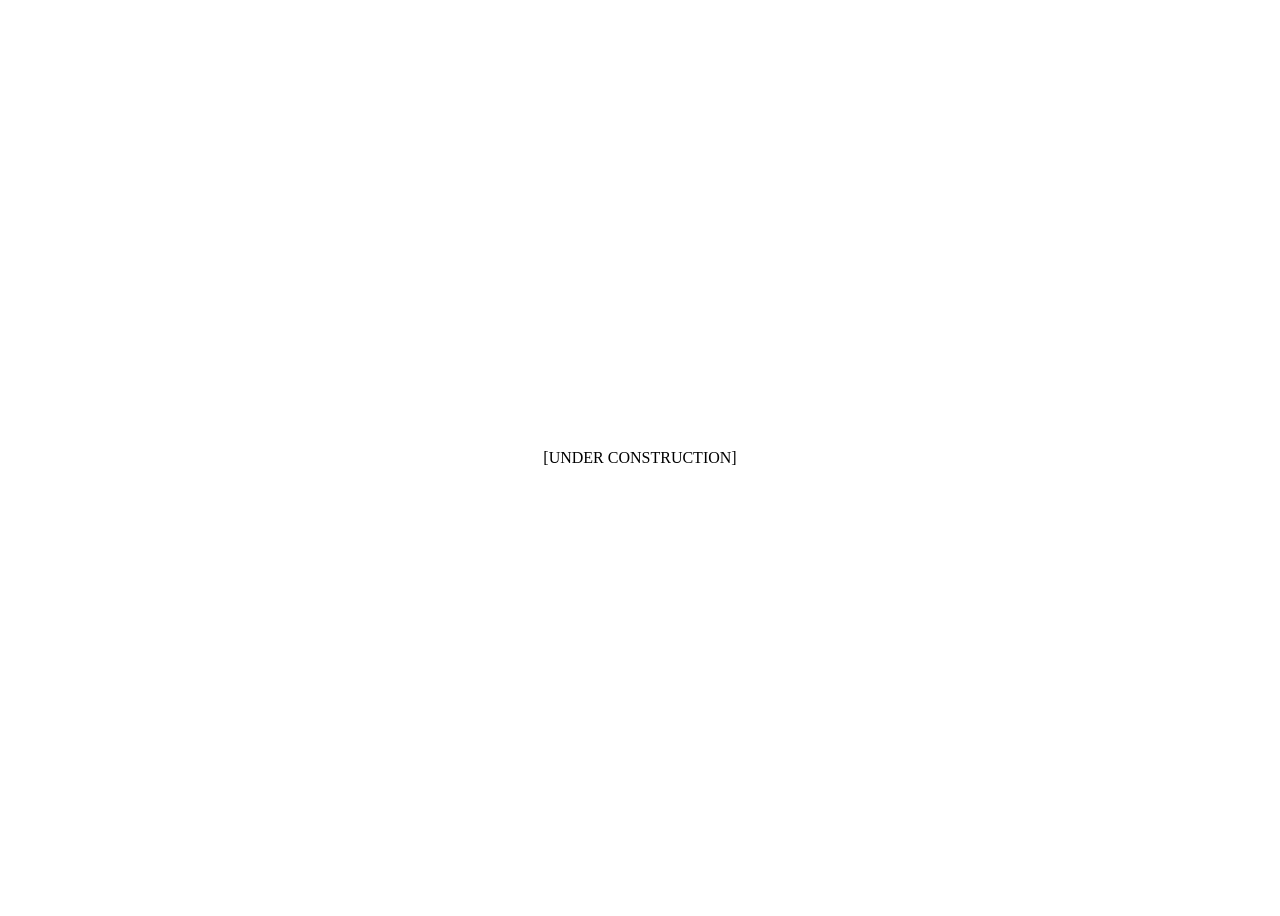
==== index.html @ a5cc533c "Created index.html" ====
<!DOCTYPE html>
<html>
<head>
  <title>Dan Knowlton</title>
</head>
<body>
 <div class="center">
  [UNDER CONSTRUCTION]
</div>

<style>
  .center {
    display: flex;
    justify-content: center;
    align-items: center;
    height: 100vh;
  }
</style>
</body>
</html>
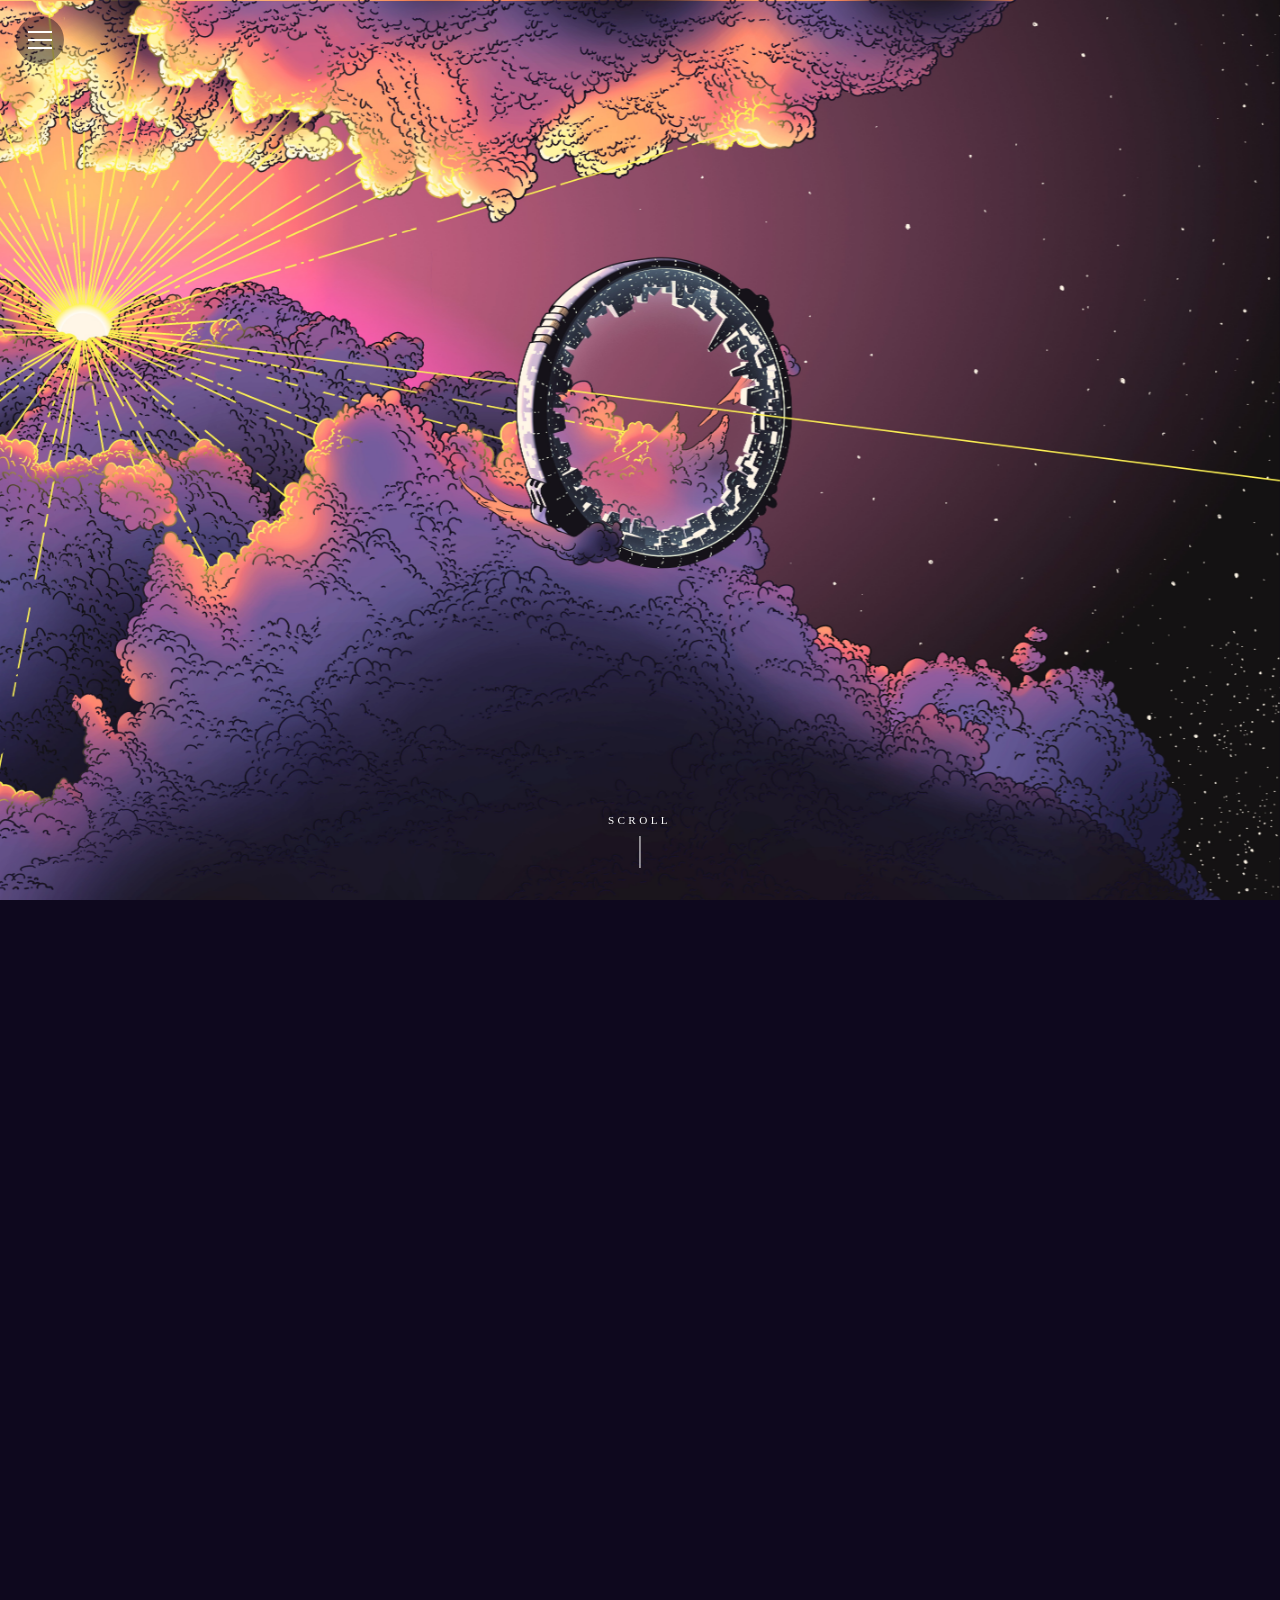
==== commit 0ea03a55: "Add files via upload" ====
--- a/index.html
+++ b/index.html
@@ -1,20 +1,55 @@
 <!DOCTYPE html>
-<html>
+<html lang="en">
 <head>
-  <title>Dan Knowlton</title>
+  <meta charset="UTF-8">
+  <meta name="viewport" content="width=device-width, initial-scale=1">
+  <title>Daniel Knowlton</title>
+  <meta name="description" content="Daniel Knowlton, writer. A novel in progress.">
+  <link rel="canonical" href="https://danielknowlton.com/">
+
+  <meta property="og:title" content="Daniel Knowlton">
+  <meta property="og:description" content="A novel in progress.">
+  <meta property="og:type" content="website">
+  <meta property="og:url" content="https://danielknowlton.com/">
+
+  <link rel="stylesheet" href="style.css">
 </head>
-<body>
- <div class="center">
-  [UNDER CONSTRUCTION]
-</div>
+<body class="home">
 
-<style>
-  .center {
-    display: flex;
-    justify-content: center;
-    align-items: center;
-    height: 100vh;
-  }
-</style>
+  <!-- Menu button (top left) -->
+  <button class="menu-toggle" type="button" aria-label="Open menu" aria-expanded="false" aria-controls="site-menu">
+    <span></span>
+    <span></span>
+    <span></span>
+  </button>
+
+  <!-- Sidebar menu -->
+  <nav class="sidebar" id="site-menu" aria-label="Main menu">
+    <ul>
+      <li><a href="index.html" aria-current="page">Home</a></li>
+      <li><a href="writings.html">Writings</a></li>
+      <li><a href="about.html">About</a></li>
+      <li><a href="contact.html">Contact</a></li>
+    </ul>
+  </nav>
+  <div class="menu-overlay"></div>
+
+  <!-- Static background image -->
+  <div class="bg" aria-hidden="true"></div>
+
+  <!-- Dims the artwork slightly while the paragraph is showing -->
+  <div class="shade" aria-hidden="true"></div>
+
+  <!-- First line of text: fades in, then fades out as you scroll -->
+  <p class="tagline">We have all bred such brave little gods within our red, beating hearts.</p>
+
+  <!-- Paragraph about the novel: fades in after the first line, then stays -->
+  <p class="synopsis"><em>Brave Little Gods</em> is a literary science fiction novel-in-progress about a long, generational journey from this world to the next. On board The Ring, the middle generations have no experience of Earth and won't live to see their destination, but against all odds, they build a home and life that is all their own. Along the way, they face death, commune with ghosts, birth new life, and redefine what humanity looks like when it's free from the earth and must survive in the lifeless black.</p>
+  <div class="scroll-cue" aria-hidden="true">Scroll</div>
+
+  <!-- Empty space that gives the page something to scroll through -->
+  <main class="scroll-space"></main>
+
+  <script src="script.js"></script>
 </body>
 </html>
--- a/style.css
+++ b/style.css
@@ -0,0 +1,364 @@
+/* ---------- Basics ---------- */
+
+:root {
+  --text-color: #ffffff;
+  --menu-bg: rgba(14, 8, 30, 0.94);
+  --accent: #ffd36b; /* warm yellow pulled from the sun in the artwork */
+  --font: Georgia, "Times New Roman", serif;
+}
+
+* {
+  box-sizing: border-box;
+}
+
+html,
+body {
+  margin: 0;
+}
+
+body {
+  font-family: var(--font);
+  color: var(--text-color);
+  background-color: #0e081e;
+}
+
+/* ---------- Background (stays put while the page scrolls) ---------- */
+
+.bg {
+  position: fixed;
+  inset: 0;
+  z-index: 0;
+  background-image: url("images/background.jpg");
+  background-size: cover;
+  background-position: 50% 50%;
+  background-repeat: no-repeat;
+}
+
+/* Home page: a tall empty area so there is room to scroll */
+.scroll-space {
+  height: 500vh;
+}
+
+/* Darkens the artwork a little while the paragraph is showing */
+.shade {
+  position: fixed;
+  inset: 0;
+  z-index: 0;
+  background: rgba(14, 8, 30, 0.72);
+  opacity: 0;
+  pointer-events: none;
+}
+
+/* Paragraph about the novel */
+.synopsis {
+  position: fixed;
+  top: 50%;
+  left: 50%;
+  z-index: 1;
+  width: min(90vw, 42rem);
+  margin: 0;
+  transform: translate(-50%, -50%);
+  text-align: center;
+  font-size: clamp(1rem, 2vw, 1.3rem);
+  line-height: 1.85;
+  text-shadow: 0 1px 8px rgba(0, 0, 0, 0.7);
+  opacity: 0;
+}
+
+/* ---------- Tagline ---------- */
+
+.tagline {
+  position: fixed;
+  left: 50%;
+  bottom: 12vh;
+  z-index: 1;
+  width: min(90vw, 60rem);
+  margin: 0;
+  transform: translateX(-50%);
+  text-align: center;
+  text-transform: uppercase;
+  letter-spacing: 0.15em;
+  line-height: 1.8;
+  font-size: clamp(0.85rem, 1.7vw, 1.3rem);
+  text-shadow: 0 1px 8px rgba(0, 0, 0, 0.7);
+  pointer-events: none;
+}
+
+/* Small "Scroll" hint so visitors know there is more to see */
+.scroll-cue {
+  position: fixed;
+  left: 50%;
+  bottom: 2rem;
+  z-index: 1;
+  transform: translateX(-50%);
+  text-transform: uppercase;
+  letter-spacing: 0.3em;
+  font-size: 0.7rem;
+  text-shadow: 0 1px 6px rgba(0, 0, 0, 0.7);
+  pointer-events: none;
+}
+
+.scroll-cue::after {
+  content: "";
+  display: block;
+  width: 1px;
+  height: 2rem;
+  margin: 0.6rem auto 0;
+  background: var(--text-color);
+  animation: cue-pulse 2s ease-in-out infinite;
+}
+
+@keyframes cue-pulse {
+  0%, 100% { opacity: 0.2; transform: scaleY(0.5); transform-origin: top; }
+  50%      { opacity: 1;   transform: scaleY(1);   transform-origin: top; }
+}
+
+/* ---------- Hamburger button ---------- */
+
+.menu-toggle {
+  position: fixed;
+  top: 1rem;
+  left: 1rem;
+  z-index: 30;
+  width: 3rem;
+  height: 3rem;
+  padding: 0;
+  display: flex;
+  flex-direction: column;
+  align-items: center;
+  justify-content: center;
+  gap: 6px;
+  border: 0;
+  border-radius: 50%;
+  background: rgba(14, 8, 30, 0.45); /* keeps the bars visible on bright clouds */
+  cursor: pointer;
+}
+
+.menu-toggle span {
+  display: block;
+  width: 1.5rem;
+  height: 2px;
+  background: var(--text-color);
+  transition: transform 0.3s ease, opacity 0.3s ease;
+}
+
+.menu-toggle:hover span,
+.menu-toggle:focus-visible span {
+  background: var(--accent);
+}
+
+.menu-toggle:focus-visible {
+  outline: 2px solid var(--accent);
+  outline-offset: 2px;
+}
+
+/* Turns into an X when the menu is open */
+.menu-open .menu-toggle span:nth-child(1) { transform: translateY(8px) rotate(45deg); }
+.menu-open .menu-toggle span:nth-child(2) { opacity: 0; }
+.menu-open .menu-toggle span:nth-child(3) { transform: translateY(-8px) rotate(-45deg); }
+
+/* ---------- Sidebar ---------- */
+
+.sidebar {
+  position: fixed;
+  top: 0;
+  left: 0;
+  bottom: 0;
+  z-index: 20;
+  width: min(18rem, 80vw);
+  padding: 6rem 2rem 2rem;
+  background: var(--menu-bg);
+  transform: translateX(-100%);
+  visibility: hidden; /* keeps hidden links out of keyboard tabbing */
+  transition: transform 0.35s ease, visibility 0s linear 0.35s;
+}
+
+.menu-open .sidebar {
+  transform: translateX(0);
+  visibility: visible;
+  transition: transform 0.35s ease, visibility 0s;
+}
+
+.sidebar ul {
+  list-style: none;
+  margin: 0;
+  padding: 0;
+}
+
+.sidebar li + li {
+  margin-top: 1.5rem;
+}
+
+.sidebar a {
+  color: var(--text-color);
+  text-decoration: none;
+  text-transform: uppercase;
+  letter-spacing: 0.2em;
+  font-size: 1rem;
+}
+
+.sidebar a:hover,
+.sidebar a:focus-visible,
+.sidebar a[aria-current="page"] {
+  color: var(--accent);
+}
+
+/* Dims the page behind the open menu; click it to close */
+.menu-overlay {
+  position: fixed;
+  inset: 0;
+  z-index: 10;
+  background: rgba(0, 0, 0, 0.5);
+  opacity: 0;
+  visibility: hidden;
+  transition: opacity 0.35s ease, visibility 0s linear 0.35s;
+}
+
+.menu-open .menu-overlay {
+  opacity: 1;
+  visibility: visible;
+  transition: opacity 0.35s ease, visibility 0s;
+}
+
+/* ---------- Subpages (Writings, About, Contact) ---------- */
+
+/* Same artwork as the home page, darkened so text is easy to read */
+.page .bg {
+  background-image:
+    linear-gradient(rgba(14, 8, 30, 0.82), rgba(14, 8, 30, 0.82)),
+    url("images/background.jpg");
+}
+
+.content {
+  position: relative;
+  z-index: 1;
+  max-width: 46rem;
+  margin: 0 auto;
+  padding: 6rem 1.5rem 4rem;
+  line-height: 1.7;
+}
+
+.content h1 {
+  margin: 0 0 2.5rem;
+  font-weight: normal;
+  text-transform: uppercase;
+  letter-spacing: 0.2em;
+  font-size: clamp(1.6rem, 4vw, 2.2rem);
+}
+
+.content h2 {
+  margin: 2.5rem 0 1rem;
+  font-weight: normal;
+  text-transform: uppercase;
+  letter-spacing: 0.15em;
+  font-size: 1rem;
+  color: var(--accent);
+}
+
+.content ul {
+  list-style: none;
+  margin: 0;
+  padding: 0;
+}
+
+.content li {
+  padding: 0.6rem 0;
+  border-bottom: 1px solid rgba(255, 255, 255, 0.12);
+}
+
+.content a {
+  color: var(--text-color);
+  text-decoration-color: var(--accent);
+  text-underline-offset: 3px;
+}
+
+.content a:hover,
+.content a:focus-visible {
+  color: var(--accent);
+}
+
+/* ---------- Contact form ---------- */
+
+.field {
+  margin-bottom: 1.5rem;
+}
+
+.field label {
+  display: block;
+  margin-bottom: 0.5rem;
+  text-transform: uppercase;
+  letter-spacing: 0.15em;
+  font-size: 0.8rem;
+}
+
+.field input,
+.field textarea {
+  width: 100%;
+  padding: 0.8rem 1rem;
+  border: 1px solid rgba(255, 255, 255, 0.3);
+  border-radius: 0;
+  background: rgba(255, 255, 255, 0.06);
+  color: var(--text-color);
+  font-family: var(--font);
+  font-size: 1rem;
+  line-height: 1.5;
+}
+
+.field textarea {
+  resize: vertical;
+}
+
+.field input:focus,
+.field textarea:focus {
+  outline: none;
+  border-color: var(--accent);
+  background: rgba(255, 255, 255, 0.1);
+}
+
+.form-button {
+  padding: 0.8rem 2.5rem;
+  border: 1px solid var(--accent);
+  border-radius: 0;
+  background: transparent;
+  color: var(--accent);
+  font-family: var(--font);
+  font-size: 0.9rem;
+  text-transform: uppercase;
+  letter-spacing: 0.2em;
+  cursor: pointer;
+  transition: background 0.2s ease, color 0.2s ease;
+}
+
+.form-button:hover,
+.form-button:focus-visible {
+  background: var(--accent);
+  color: #0e081e;
+}
+
+.form-button:disabled {
+  opacity: 0.5;
+  cursor: wait;
+}
+
+.form-status {
+  min-height: 1.7em;
+  margin: 1.25rem 0 0;
+}
+
+.form-status.error {
+  color: #ff9d9d;
+}
+
+/* ---------- Respect "reduce motion" settings ---------- */
+
+@media (prefers-reduced-motion: reduce) {
+  .scroll-cue::after {
+    animation: none;
+  }
+
+  .sidebar,
+  .menu-overlay,
+  .menu-toggle span {
+    transition: none;
+  }
+}
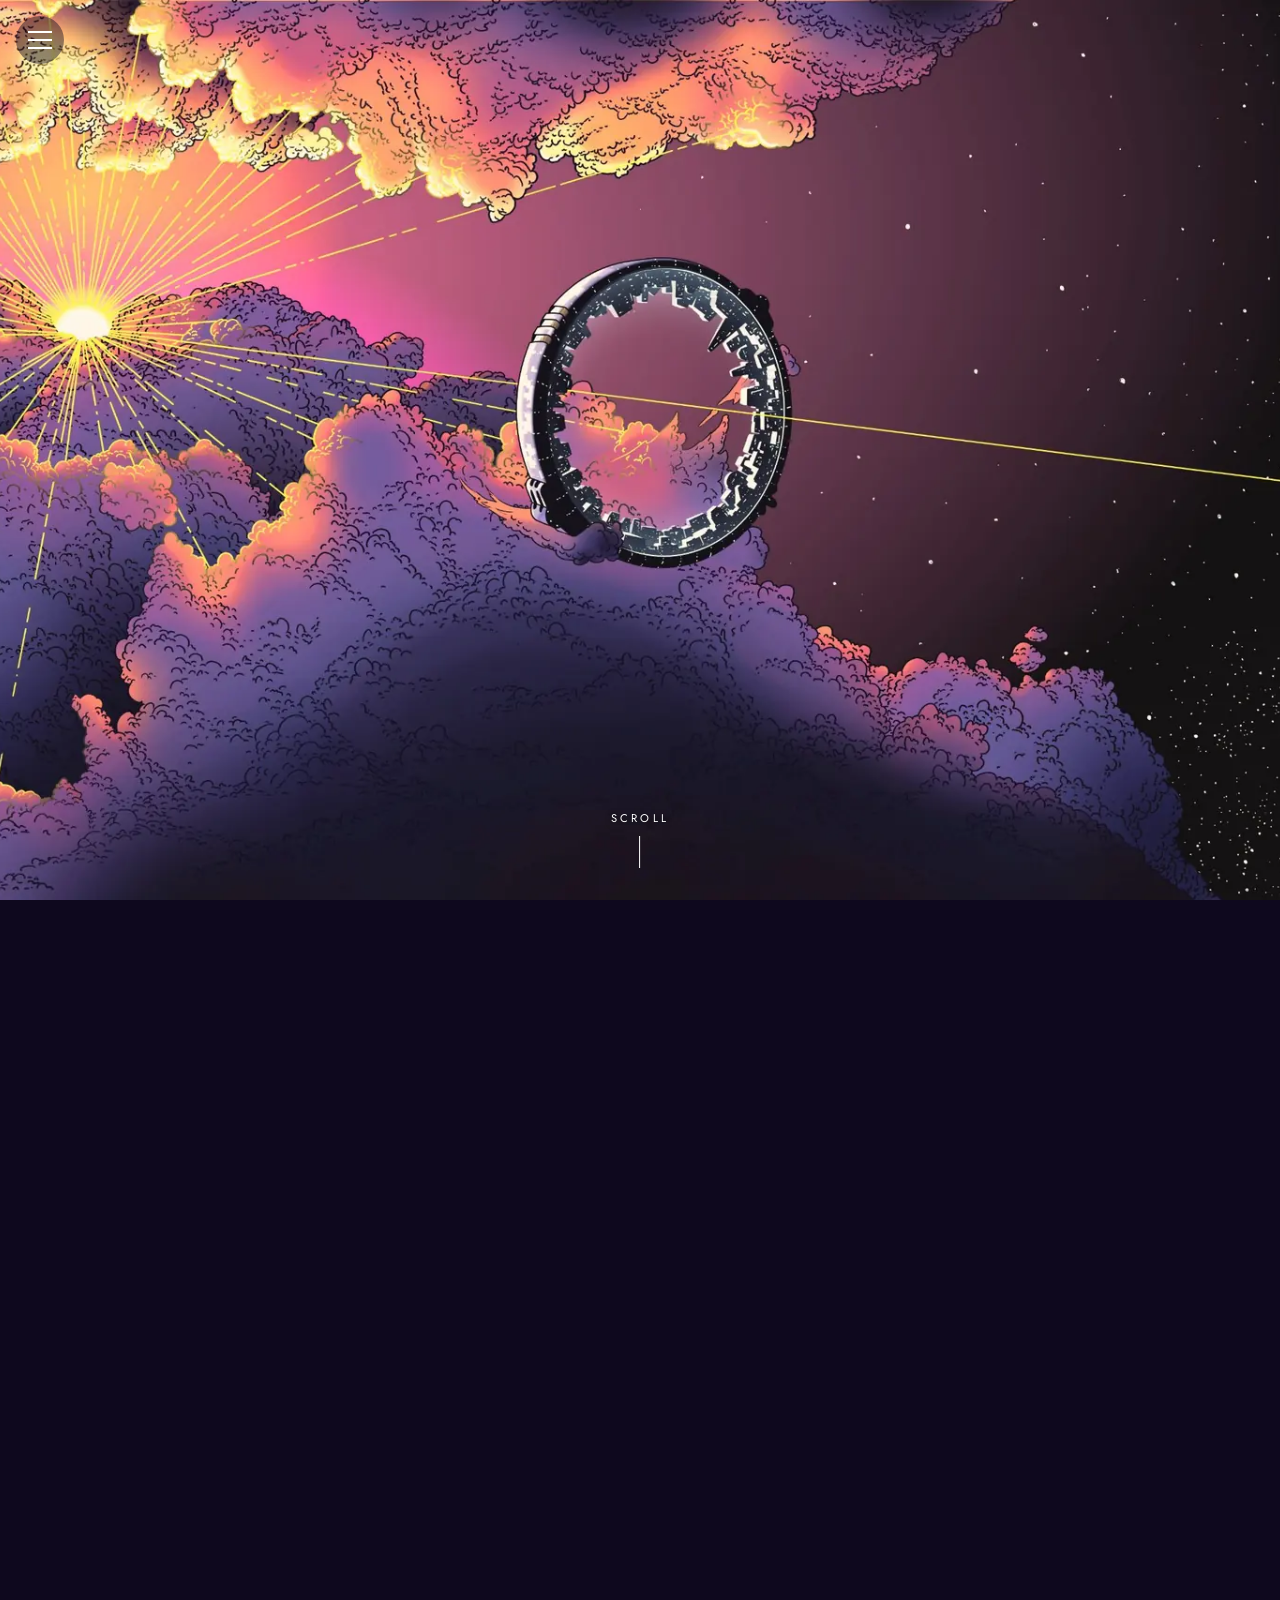
==== commit fa256304: "Add files via upload" ====
--- a/index.html
+++ b/index.html
@@ -3,30 +3,89 @@
 <head>
   <meta charset="UTF-8">
   <meta name="viewport" content="width=device-width, initial-scale=1">
-  <title>Daniel Knowlton</title>
-  <meta name="description" content="Daniel Knowlton, writer. A novel in progress.">
+  <title>Daniel Knowlton | Fiction Writer</title>
+  <meta name="description" content="Daniel Knowlton is a fiction writer based in Frederick, MD. He is currently at work on his novel-in-progress, with the working title of Brave Little Gods.">
+  <meta name="author" content="Daniel Knowlton">
+  <meta name="robots" content="index, follow, max-image-preview:large">
+  <meta name="theme-color" content="#0e081e">
   <link rel="canonical" href="https://danielknowlton.com/">
 
-  <meta property="og:title" content="Daniel Knowlton">
-  <meta property="og:description" content="A novel in progress.">
+  <link rel="icon" href="/favicon.ico" sizes="48x48">
+  <link rel="icon" href="/favicon.svg" type="image/svg+xml">
+  <link rel="apple-touch-icon" href="/apple-touch-icon.png">
+  <link rel="manifest" href="/site.webmanifest">
+
+  <meta property="og:title" content="Daniel Knowlton | Fiction Writer">
+  <meta property="og:description" content="Fiction writer Daniel Knowlton is at work on Brave Little Gods, a literary science fiction novel in progress.">
   <meta property="og:type" content="website">
   <meta property="og:url" content="https://danielknowlton.com/">
+  <meta property="og:site_name" content="Daniel Knowlton">
+  <meta property="og:locale" content="en_US">
+  <meta property="og:image" content="https://danielknowlton.com/og-image.jpg">
+  <meta property="og:image:width" content="1200">
+  <meta property="og:image:height" content="630">
+  <meta property="og:image:alt" content="Illustration of a ring-shaped space habitat drifting above sunlit clouds at dusk.">
 
+  <meta name="twitter:card" content="summary_large_image">
+  <meta name="twitter:title" content="Daniel Knowlton | Fiction Writer">
+  <meta name="twitter:description" content="Fiction writer Daniel Knowlton is at work on Brave Little Gods, a literary science fiction novel in progress.">
+  <meta name="twitter:image" content="https://danielknowlton.com/og-image.jpg">
+  <meta name="twitter:image:alt" content="Illustration of a ring-shaped space habitat drifting above sunlit clouds at dusk.">
+
+  <link rel="preload" href="fonts/jost-latin-400-normal.woff2" as="font" type="font/woff2" crossorigin>
+  <link rel="preload" href="fonts/newsreader-latin-400-normal.woff2" as="font" type="font/woff2" crossorigin>
+  <link rel="preload" href="images/background-1600.webp" as="image" type="image/webp" media="(max-width: 800px)" fetchpriority="high">
+  <link rel="preload" href="images/background-1920.webp" as="image" type="image/webp" media="(min-width: 801px) and (max-width: 1920px)" fetchpriority="high">
+  <link rel="preload" href="images/background-2560.webp" as="image" type="image/webp" media="(min-width: 1921px)" fetchpriority="high">
   <link rel="stylesheet" href="style.css">
+
+  <script type="application/ld+json">
+  {
+    "@context": "https://schema.org",
+    "@graph": [
+      {
+        "@type": "WebSite",
+        "@id": "https://danielknowlton.com/#website",
+        "url": "https://danielknowlton.com/",
+        "name": "Daniel Knowlton",
+        "inLanguage": "en-US",
+        "publisher": {
+          "@id": "https://danielknowlton.com/#person"
+        }
+      },
+      {
+        "@type": "Person",
+        "@id": "https://danielknowlton.com/#person",
+        "name": "Daniel Knowlton",
+        "url": "https://danielknowlton.com/",
+        "jobTitle": "Fiction writer",
+        "description": "Fiction writer based in Frederick, MD, at work on the literary science fiction novel Brave Little Gods.",
+        "address": {
+          "@type": "PostalAddress",
+          "addressLocality": "Frederick",
+          "addressRegion": "MD",
+          "addressCountry": "US"
+        },
+        "alumniOf": {
+          "@type": "CollegeOrUniversity",
+          "name": "University of Maryland"
+        }
+      }
+    ]
+  }
+  </script>
 </head>
 <body class="home">
 
-  <!-- Menu button (top left) -->
   <button class="menu-toggle" type="button" aria-label="Open menu" aria-expanded="false" aria-controls="site-menu">
     <span></span>
     <span></span>
     <span></span>
   </button>
 
-  <!-- Sidebar menu -->
   <nav class="sidebar" id="site-menu" aria-label="Main menu">
     <ul>
-      <li><a href="index.html" aria-current="page">Home</a></li>
+      <li><a href="/" aria-current="page">Home</a></li>
       <li><a href="writings.html">Writings</a></li>
       <li><a href="about.html">About</a></li>
       <li><a href="contact.html">Contact</a></li>
@@ -34,21 +93,20 @@
   </nav>
   <div class="menu-overlay"></div>
 
-  <!-- Static background image -->
   <div class="bg" aria-hidden="true"></div>
 
-  <!-- Dims the artwork slightly while the paragraph is showing -->
   <div class="shade" aria-hidden="true"></div>
 
-  <!-- First line of text: fades in, then fades out as you scroll -->
-  <p class="tagline">We have all bred such brave little gods within our red, beating hearts.</p>
+  <main>
+    <h1 class="visually-hidden">Daniel Knowlton, Fiction Writer</h1>
 
-  <!-- Paragraph about the novel: fades in after the first line, then stays -->
-  <p class="synopsis"><em>Brave Little Gods</em> is a literary science fiction novel-in-progress about a long, generational journey from this world to the next. On board The Ring, the middle generations have no experience of Earth and won't live to see their destination, but against all odds, they build a home and life that is all their own. Along the way, they face death, commune with ghosts, birth new life, and redefine what humanity looks like when it's free from the earth and must survive in the lifeless black.</p>
-  <div class="scroll-cue" aria-hidden="true">Scroll</div>
+    <p class="tagline">We have all bred such brave little gods within our red, beating hearts.</p>
 
-  <!-- Empty space that gives the page something to scroll through -->
-  <main class="scroll-space"></main>
+    <p class="synopsis"><em>Brave Little Gods</em> is a literary science fiction novel-in-progress about a long, generational journey from this world to the next. On board The Ring, the middle generations have no experience of Earth and won't live to see their destination, but against all odds, they build a home and life that is all their own. Along the way, they face death, commune with ghosts, birth new life, and redefine what humanity looks like when it's free from the earth and must survive in the lifeless black.</p>
+    <div class="scroll-cue" aria-hidden="true">Scroll</div>
+
+    <div class="scroll-space" aria-hidden="true"></div>
+  </main>
 
   <script src="script.js"></script>
 </body>
--- a/style.css
+++ b/style.css
@@ -1,10 +1,37 @@
-/* ---------- Basics ---------- */
+/* ---------- Fonts (self-hosted, SIL Open Font License) ---------- */
+
+@font-face {
+  font-family: "Newsreader";
+  font-style: normal;
+  font-weight: 400;
+  font-display: swap;
+  src: url("fonts/newsreader-latin-400-normal.woff2") format("woff2");
+}
+
+@font-face {
+  font-family: "Newsreader";
+  font-style: italic;
+  font-weight: 400;
+  font-display: swap;
+  src: url("fonts/newsreader-latin-400-italic.woff2") format("woff2");
+}
+
+@font-face {
+  font-family: "Jost";
+  font-style: normal;
+  font-weight: 400;
+  font-display: swap;
+  src: url("fonts/jost-latin-400-normal.woff2") format("woff2");
+}
 
 :root {
   --text-color: #ffffff;
   --menu-bg: rgba(14, 8, 30, 0.94);
   --accent: #ffd36b; /* warm yellow pulled from the sun in the artwork */
-  --font: Georgia, "Times New Roman", serif;
+  --font: "Newsreader", Georgia, "Times New Roman", serif;       /* body text */
+  --font-head: "Jost", "Helvetica Neue", Arial, sans-serif;      /* headings, menu, tagline, labels */
+  --body-scale: 1.05; /* Newsreader runs slightly small, so body text is nudged up */
+  color-scheme: dark;
 }
 
 * {
@@ -22,24 +49,72 @@
   background-color: #0e081e;
 }
 
-/* ---------- Background (stays put while the page scrolls) ---------- */
+.visually-hidden {
+  position: absolute;
+  width: 1px;
+  height: 1px;
+  margin: -1px;
+  padding: 0;
+  overflow: hidden;
+  clip: rect(0, 0, 0, 0);
+  white-space: nowrap;
+  border: 0;
+}
+
+/* ---------- Background artwork ---------- */
+/* Three sizes, each with a WebP and a JPG fallback:
+   phones/small tablets, most laptops and desktops, and very large screens. */
 
 .bg {
   position: fixed;
   inset: 0;
   z-index: 0;
-  background-image: url("images/background.jpg");
+  background-color: #0e081e;
+  background-image: url("images/background-1600.jpg");
+  background-image: image-set(
+    url("images/background-1600.webp") type("image/webp"),
+    url("images/background-1600.jpg") type("image/jpeg")
+  );
   background-size: cover;
   background-position: 50% 50%;
   background-repeat: no-repeat;
 }
 
-/* Home page: a tall empty area so there is room to scroll */
+@media (min-width: 801px) {
+  .bg {
+    background-image: url("images/background-1920.jpg");
+    background-image: image-set(
+      url("images/background-1920.webp") type("image/webp"),
+      url("images/background-1920.jpg") type("image/jpeg")
+    );
+  }
+}
+
+@media (min-width: 1921px) {
+  .bg {
+    background-image: url("images/background-2560.jpg");
+    background-image: image-set(
+      url("images/background-2560.webp") type("image/webp"),
+      url("images/background-2560.jpg") type("image/jpeg")
+    );
+  }
+}
+
+/* Inner pages: a dark veil over the artwork */
+.page .bg::after {
+  content: "";
+  position: absolute;
+  inset: 0;
+  background: rgba(14, 8, 30, 0.82);
+}
+
+/* ---------- Home page ---------- */
+
 .scroll-space {
   height: 500vh;
-}
-
-/* Darkens the artwork a little while the paragraph is showing */
+  height: 500svh;
+}
+
 .shade {
   position: fixed;
   inset: 0;
@@ -49,7 +124,6 @@
   pointer-events: none;
 }
 
-/* Paragraph about the novel */
 .synopsis {
   position: fixed;
   top: 50%;
@@ -59,32 +133,38 @@
   margin: 0;
   transform: translate(-50%, -50%);
   text-align: center;
-  font-size: clamp(1rem, 2vw, 1.3rem);
+  text-wrap: pretty;
+  font-size: calc(clamp(1rem, 2vw, 1.3rem) * var(--body-scale));
   line-height: 1.85;
   text-shadow: 0 1px 8px rgba(0, 0, 0, 0.7);
   opacity: 0;
-}
-
-/* ---------- Tagline ---------- */
+  pointer-events: none; /* script.js turns this on once the text has faded in */
+}
+
+.synopsis.is-visible {
+  pointer-events: auto;
+}
 
 .tagline {
   position: fixed;
   left: 50%;
   bottom: 12vh;
+  bottom: 12svh;
   z-index: 1;
   width: min(90vw, 60rem);
   margin: 0;
   transform: translateX(-50%);
   text-align: center;
-  text-transform: uppercase;
-  letter-spacing: 0.15em;
+  text-wrap: balance;
+  text-transform: uppercase;
+  font-family: var(--font-head);
+  letter-spacing: 0.14em;
   line-height: 1.8;
   font-size: clamp(0.85rem, 1.7vw, 1.3rem);
   text-shadow: 0 1px 8px rgba(0, 0, 0, 0.7);
   pointer-events: none;
 }
 
-/* Small "Scroll" hint so visitors know there is more to see */
 .scroll-cue {
   position: fixed;
   left: 50%;
@@ -92,7 +172,8 @@
   z-index: 1;
   transform: translateX(-50%);
   text-transform: uppercase;
-  letter-spacing: 0.3em;
+  font-family: var(--font-head);
+  letter-spacing: 0.28em;
   font-size: 0.7rem;
   text-shadow: 0 1px 6px rgba(0, 0, 0, 0.7);
   pointer-events: none;
@@ -113,7 +194,7 @@
   50%      { opacity: 1;   transform: scaleY(1);   transform-origin: top; }
 }
 
-/* ---------- Hamburger button ---------- */
+/* ---------- Menu ---------- */
 
 .menu-toggle {
   position: fixed;
@@ -130,7 +211,7 @@
   gap: 6px;
   border: 0;
   border-radius: 50%;
-  background: rgba(14, 8, 30, 0.45); /* keeps the bars visible on bright clouds */
+  background: rgba(14, 8, 30, 0.45);
   cursor: pointer;
 }
 
@@ -152,12 +233,9 @@
   outline-offset: 2px;
 }
 
-/* Turns into an X when the menu is open */
 .menu-open .menu-toggle span:nth-child(1) { transform: translateY(8px) rotate(45deg); }
 .menu-open .menu-toggle span:nth-child(2) { opacity: 0; }
 .menu-open .menu-toggle span:nth-child(3) { transform: translateY(-8px) rotate(-45deg); }
-
-/* ---------- Sidebar ---------- */
 
 .sidebar {
   position: fixed;
@@ -169,7 +247,7 @@
   padding: 6rem 2rem 2rem;
   background: var(--menu-bg);
   transform: translateX(-100%);
-  visibility: hidden; /* keeps hidden links out of keyboard tabbing */
+  visibility: hidden;
   transition: transform 0.35s ease, visibility 0s linear 0.35s;
 }
 
@@ -193,7 +271,8 @@
   color: var(--text-color);
   text-decoration: none;
   text-transform: uppercase;
-  letter-spacing: 0.2em;
+  font-family: var(--font-head);
+  letter-spacing: 0.19em;
   font-size: 1rem;
 }
 
@@ -203,7 +282,6 @@
   color: var(--accent);
 }
 
-/* Dims the page behind the open menu; click it to close */
 .menu-overlay {
   position: fixed;
   inset: 0;
@@ -220,14 +298,7 @@
   transition: opacity 0.35s ease, visibility 0s;
 }
 
-/* ---------- Subpages (Writings, About, Contact) ---------- */
-
-/* Same artwork as the home page, darkened so text is easy to read */
-.page .bg {
-  background-image:
-    linear-gradient(rgba(14, 8, 30, 0.82), rgba(14, 8, 30, 0.82)),
-    url("images/background.jpg");
-}
+/* ---------- Inner pages ---------- */
 
 .content {
   position: relative;
@@ -238,11 +309,22 @@
   line-height: 1.7;
 }
 
+.content p,
+.content li {
+  font-size: calc(1rem * var(--body-scale));
+}
+
+.content p {
+  text-wrap: pretty;
+}
+
 .content h1 {
   margin: 0 0 2.5rem;
   font-weight: normal;
-  text-transform: uppercase;
-  letter-spacing: 0.2em;
+  text-wrap: balance;
+  text-transform: uppercase;
+  font-family: var(--font-head);
+  letter-spacing: 0.19em;
   font-size: clamp(1.6rem, 4vw, 2.2rem);
 }
 
@@ -250,7 +332,8 @@
   margin: 2.5rem 0 1rem;
   font-weight: normal;
   text-transform: uppercase;
-  letter-spacing: 0.15em;
+  font-family: var(--font-head);
+  letter-spacing: 0.14em;
   font-size: 1rem;
   color: var(--accent);
 }
@@ -277,6 +360,11 @@
   color: var(--accent);
 }
 
+.content a:focus-visible {
+  outline: 2px solid var(--accent);
+  outline-offset: 3px;
+}
+
 /* ---------- Contact form ---------- */
 
 .field {
@@ -287,7 +375,8 @@
   display: block;
   margin-bottom: 0.5rem;
   text-transform: uppercase;
-  letter-spacing: 0.15em;
+  font-family: var(--font-head);
+  letter-spacing: 0.14em;
   font-size: 0.8rem;
 }
 
@@ -300,7 +389,7 @@
   background: rgba(255, 255, 255, 0.06);
   color: var(--text-color);
   font-family: var(--font);
-  font-size: 1rem;
+  font-size: calc(1rem * var(--body-scale));
   line-height: 1.5;
 }
 
@@ -310,7 +399,8 @@
 
 .field input:focus,
 .field textarea:focus {
-  outline: none;
+  outline: 2px solid var(--accent);
+  outline-offset: 2px;
   border-color: var(--accent);
   background: rgba(255, 255, 255, 0.1);
 }
@@ -321,10 +411,10 @@
   border-radius: 0;
   background: transparent;
   color: var(--accent);
-  font-family: var(--font);
+  font-family: var(--font-head);
   font-size: 0.9rem;
   text-transform: uppercase;
-  letter-spacing: 0.2em;
+  letter-spacing: 0.19em;
   cursor: pointer;
   transition: background 0.2s ease, color 0.2s ease;
 }
@@ -333,6 +423,11 @@
 .form-button:focus-visible {
   background: var(--accent);
   color: #0e081e;
+}
+
+.form-button:focus-visible {
+  outline: 2px solid var(--text-color);
+  outline-offset: 3px;
 }
 
 .form-button:disabled {
